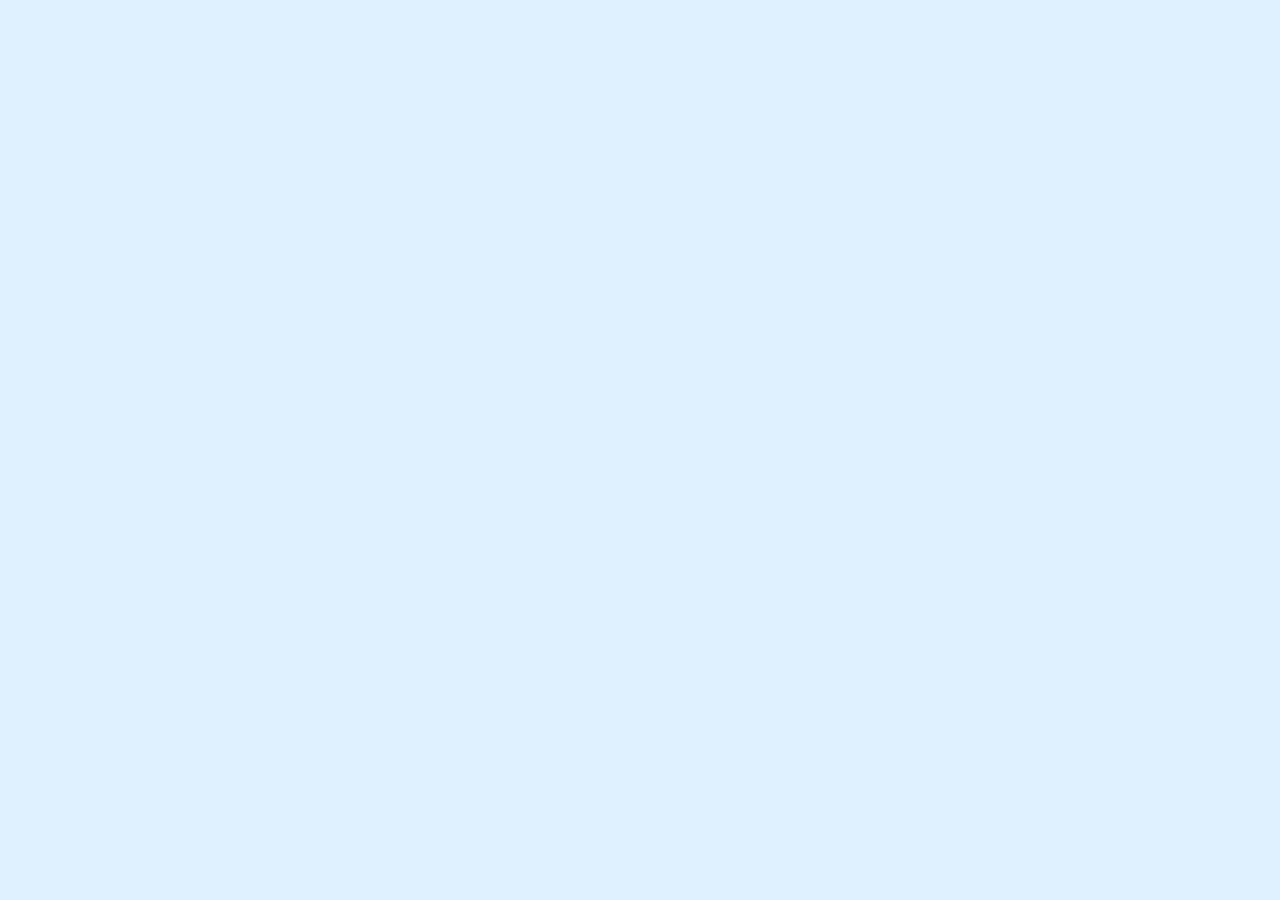
==== index.html @ faee3aca "chore: scaffold project shell, styles and assets" ====
<!DOCTYPE html>
<html lang="es">
<head>
  <meta charset="UTF-8" />
  <meta name="viewport" content="width=device-width, initial-scale=1.0, maximum-scale=1.0, user-scalable=no, viewport-fit=cover" />
  <meta name="theme-color" content="#dff0ff" />
  <title>Rana Leopardo — Aventura en Corn Island</title>
  <meta name="description" content="Juego inspirado en Angry Birds: lanza a la rana leopardo contra castillos de bloques en una isla caribeña pastel. HTML5 + Canvas, sin dependencias." />
  <link rel="stylesheet" href="style.css" />
</head>
<body>
  <!-- Canvas principal del juego -->
  <canvas id="game" aria-label="Juego Rana Leopardo"></canvas>

  <!-- La UI (HUD, menús, overlays) se construye aquí con JavaScript -->
  <div id="ui-root"></div>

  <noscript>
    <div style="padding:40px;font-family:sans-serif;text-align:center">
      Rana Leopardo necesita JavaScript para funcionar. Actívalo y recarga la página. 🐸
    </div>
  </noscript>

  <!-- Módulos en orden de dependencia (scripts clásicos: funciona con file://) -->
  <script src="js/utils.js"></script>
  <script src="js/collision.js"></script>
  <script src="js/physics.js"></script>
  <script src="js/camera.js"></script>
  <script src="js/particles.js"></script>
  <script src="js/lighting.js"></script>
  <script src="js/scene.js"></script>
  <script src="js/entities.js"></script>
  <script src="js/renderer.js"></script>
  <script src="js/audio.js"></script>
  <script src="js/level-loader.js"></script>
  <script src="js/input.js"></script>
  <script src="js/ui.js"></script>
  <script src="js/engine.js"></script>
  <script src="js/game.js"></script>
</body>
</html>
---- style.css ----
/* ============================================================
 * RANA LEOPARDO — Corn Island Adventure
 * style.css
 * ------------------------------------------------------------
 * Tema pastel Caribe: HUD, menús, overlays, botones y estilos
 * responsive (optimizado para móvil).
 * ============================================================ */

/* Los atributos `hidden` deben ganar SIEMPRE. Si una clase como
 * .overlay, .menu o .hud define `display: flex`, anula el
 * `display: none` del atributo hidden del navegador y las ventanas
 * modales se ven desde el arranque (bug: "ventana de victoria al
 * entrar"). Esta regla global lo garantiza. */
[hidden] {
  display: none !important;
}

:root {
  --coral: #ff8c94;
  --coral-dark: #f26a75;
  --sky: #7fc8ee;
  --sky-dark: #4fa8d8;
  --sand: #fff6dd;
  --ink: #5b4a52;
  --ink-soft: #8a7b84;
  --card: rgba(255, 255, 255, 0.92);
  --shadow: 0 10px 30px rgba(120, 90, 60, 0.18);
  --radius: 20px;
}

* {
  margin: 0;
  padding: 0;
  box-sizing: border-box;
  -webkit-tap-highlight-color: transparent;
}

html, body {
  width: 100%;
  height: 100%;
  overflow: hidden;
  background: #dff0ff;
  font-family: 'Quicksand', 'Baloo 2', 'Comic Sans MS', 'Segoe UI', sans-serif;
  color: var(--ink);
  user-select: none;
  -webkit-user-select: none;
  touch-action: none;
}

/* ---------- Canvas ---------- */
#game {
  position: fixed;
  inset: 0;
  display: block;
  touch-action: none;
}

/* ---------- Capa UI ---------- */
#ui-root {
  position: fixed;
  inset: 0;
  pointer-events: none;
  z-index: 10;
}

#ui-root button {
  pointer-events: auto;
}

/* ============================================================
 * HUD
 * ============================================================ */
.hud {
  position: absolute;
  inset: 0;
  pointer-events: none;
  padding: calc(10px + env(safe-area-inset-top)) 14px calc(10px + env(safe-area-inset-bottom));
  display: flex;
  flex-direction: column;
  justify-content: space-between;
}

.hud-top {
  display: flex;
  align-items: flex-start;
  justify-content: space-between;
  gap: 8px;
  pointer-events: auto;
}

.chip {
  background: var(--card);
  border-radius: 999px;
  padding: 6px 14px;
  box-shadow: var(--shadow);
  display: flex;
  align-items: center;
  gap: 8px;
  font-weight: 700;
}

.chip-label {
  font-size: 11px;
  text-transform: uppercase;
  letter-spacing: 0.08em;
  color: var(--ink-soft);
}

.chip-value {
  font-size: 15px;
  color: var(--ink);
}

.hud-center {
  display: flex;
  flex-direction: column;
  align-items: center;
  gap: 4px;
}

.score-box {
  background: var(--card);
  border-radius: 999px;
  padding: 6px 18px;
  box-shadow: var(--shadow);
  display: flex;
  align-items: center;
  gap: 8px;
  font-weight: 800;
  font-size: 17px;
  color: var(--ink);
}

.score-icon {
  color: #ffb03a;
  font-size: 14px;
}

.stars {
  display: flex;
  gap: 4px;
}

.star {
  font-size: 20px;
  color: rgba(120, 110, 100, 0.35);
  transition: transform 0.25s ease, color 0.25s ease;
  display: inline-block;
}

.star.earned {
  color: #ffb03a;
  text-shadow: 0 2px 8px rgba(255, 176, 58, 0.5);
  animation: starPop 0.45s cubic-bezier(0.34, 1.56, 0.64, 1);
}

/* Objetivo de estrellas del nivel (p.ej. ★ 1200 ★★ 1800 ★★★ 2400) */
.hud-goal {
  font-size: 10.5px;
  font-weight: 700;
  letter-spacing: 0.02em;
  color: var(--ink-soft);
  background: rgba(255, 255, 255, 0.55);
  border-radius: 999px;
  padding: 2px 10px;
  white-space: nowrap;
  max-width: min(58vw, 240px);
  overflow: hidden;
  text-overflow: ellipsis;
}

@keyframes starPop {
  0% { transform: scale(0) rotate(-40deg); }
  70% { transform: scale(1.35) rotate(8deg); }
  100% { transform: scale(1) rotate(0); }
}

.hud-right {
  display: flex;
  align-items: center;
  gap: 8px;
}

.frogs-left {
  display: flex;
  gap: 2px;
  background: var(--card);
  border-radius: 999px;
  padding: 5px 10px;
  box-shadow: var(--shadow);
}

.frog-icon {
  display: block;
  filter: drop-shadow(0 2px 2px rgba(80, 60, 30, 0.25));
}

.icon-btn {
  width: 42px;
  height: 42px;
  border-radius: 50%;
  border: none;
  background: var(--card);
  box-shadow: var(--shadow);
  font-size: 19px;
  cursor: pointer;
  transition: transform 0.15s ease, background 0.15s ease;
  display: grid;
  place-items: center;
}

.icon-btn:hover { transform: translateY(-2px) scale(1.06); background: #ffffff; }
.icon-btn:active { transform: scale(0.92); }

.hud-bottom {
  display: flex;
  justify-content: space-between;
  align-items: flex-end;
  pointer-events: auto;
}

.hud-name {
  position: absolute;
  top: calc(66px + env(safe-area-inset-top));
  left: 50%;
  transform: translateX(-50%);
  background: rgba(255, 255, 255, 0.75);
  padding: 4px 16px;
  border-radius: 999px;
  font-size: 12.5px;
  font-weight: 700;
  color: var(--ink-soft);
  white-space: nowrap;
  box-shadow: 0 4px 14px rgba(120, 90, 60, 0.12);
}

/* ============================================================
 * Botones
 * ============================================================ */
.btn {
  border: none;
  border-radius: 999px;
  padding: 10px 22px;
  font-family: inherit;
  font-size: 15px;
  font-weight: 800;
  cursor: pointer;
  transition: transform 0.16s ease, box-shadow 0.16s ease, filter 0.16s ease;
  box-shadow: 0 6px 16px rgba(90, 70, 50, 0.18);
}

.btn:hover { transform: translateY(-3px); filter: brightness(1.05); }
.btn:active { transform: translateY(0) scale(0.96); }
.btn:disabled { opacity: 0.45; transform: none; cursor: default; }

.btn-primary {
  background: linear-gradient(180deg, #ffa07a, var(--coral));
  color: #fff;
  text-shadow: 0 1px 2px rgba(140, 50, 40, 0.3);
}

.btn-primary:hover { box-shadow: 0 10px 22px rgba(255, 120, 100, 0.4); }

.btn-ghost {
  background: var(--card);
  color: var(--ink);
}

.btn-ghost:hover { background: #ffffff; }

.btn-big {
  font-size: 19px;
  padding: 14px 44px;
  letter-spacing: 0.04em;
}

/* ============================================================
 * Menú principal
 * ============================================================ */
.menu {
  position: absolute;
  inset: 0;
  display: flex;
  flex-direction: column;
  align-items: center;
  justify-content: center;
  gap: 14px;
  padding: 24px;
  background: linear-gradient(180deg, rgba(255, 219, 233, 0.55), rgba(223, 240, 255, 0.35) 60%, rgba(255, 246, 221, 0.45));
  text-align: center;
}

.menu-hero {
  animation: frogBounce 2.4s ease-in-out infinite;
  filter: drop-shadow(0 14px 18px rgba(80, 60, 30, 0.25));
}

@keyframes frogBounce {
  0%, 100% { transform: translateY(0) rotate(-3deg); }
  50% { transform: translateY(-16px) rotate(3deg); }
}

.menu-title {
  font-size: clamp(34px, 7vw, 58px);
  font-weight: 900;
  color: var(--ink);
  line-height: 1.05;
  text-shadow: 0 3px 0 #ffffff, 0 6px 18px rgba(120, 90, 60, 0.25);
}

.menu-title span {
  color: var(--coral);
}

.menu-subtitle {
  font-size: clamp(13px, 2.6vw, 17px);
  color: var(--ink-soft);
  font-weight: 700;
  letter-spacing: 0.02em;
}

.level-select {
  display: grid;
  grid-template-columns: repeat(3, 1fr);
  gap: 10px;
  max-width: 460px;
  width: 100%;
  margin-top: 6px;
}

.level-card {
  border: none;
  border-radius: var(--radius);
  background: var(--card);
  box-shadow: var(--shadow);
  padding: 10px 8px;
  cursor: pointer;
  font-family: inherit;
  display: flex;
  flex-direction: column;
  align-items: center;
  gap: 2px;
  transition: transform 0.16s ease, box-shadow 0.16s ease;
}

.level-card:hover { transform: translateY(-4px) scale(1.03); box-shadow: 0 14px 26px rgba(120, 90, 60, 0.22); }
.level-card:active { transform: scale(0.95); }

.level-card.locked {
  opacity: 0.55;
  cursor: default;
  filter: grayscale(0.5);
}

.level-card.locked:hover { transform: none; }

.level-num {
  font-size: 22px;
  font-weight: 900;
  color: var(--sky-dark);
}

.level-name {
  font-size: 11.5px;
  font-weight: 700;
  color: var(--ink-soft);
}

.level-stars-mini {
  font-size: 12px;
  color: #ffb03a;
  letter-spacing: 1px;
}

.menu-toggles {
  display: flex;
  gap: 10px;
  margin-top: 6px;
}

.menu-hint {
  font-size: 12.5px;
  color: var(--ink-soft);
  font-weight: 600;
  margin-top: 4px;
}

/* ============================================================
 * Overlay (victoria / derrota)
 * ============================================================ */
.overlay {
  position: absolute;
  inset: 0;
  display: flex;
  align-items: center;
  justify-content: center;
  background: rgba(60, 40, 70, 0.35);
  backdrop-filter: blur(3px);
  -webkit-backdrop-filter: blur(3px);
  animation: fadeIn 0.35s ease;
  pointer-events: auto;
}

@keyframes fadeIn {
  from { opacity: 0; }
  to { opacity: 1; }
}

.overlay-card {
  background: var(--card);
  border-radius: 28px;
  box-shadow: 0 20px 50px rgba(80, 50, 40, 0.3);
  padding: 30px 36px;
  text-align: center;
  max-width: 400px;
  width: calc(100% - 40px);
  animation: cardIn 0.5s cubic-bezier(0.34, 1.4, 0.64, 1);
}

@keyframes cardIn {
  from { transform: translateY(40px) scale(0.9); opacity: 0; }
  to { transform: translateY(0) scale(1); opacity: 1; }
}

.overlay-title {
  font-size: 34px;
  font-weight: 900;
  color: var(--ink);
  margin-bottom: 8px;
}

.overlay.win .overlay-title { color: #3f9e4d; }
.overlay.lose .overlay-title { color: var(--coral-dark); }

.overlay-stars {
  font-size: 46px;
  letter-spacing: 6px;
  margin: 10px 0;
  min-height: 54px;
}

.star.big {
  font-size: 46px;
  animation: none;
}

.star.big.earned {
  animation: starBigPop 0.5s cubic-bezier(0.34, 1.56, 0.64, 1) both;
  animation-delay: calc(var(--i, 0) * 0.18s);
}

@keyframes starBigPop {
  0% { transform: scale(0) rotate(-90deg); opacity: 0; }
  100% { transform: scale(1) rotate(0); opacity: 1; }
}

.overlay-score {
  font-size: 17px;
  font-weight: 800;
  color: var(--ink-soft);
  margin-bottom: 10px;
}

/* Información extra en overlays (p.ej. enemigos restantes al perder) */
.overlay-info {
  font-size: 14px;
  font-weight: 700;
  color: var(--coral-dark);
  margin-bottom: 16px;
}

.overlay-buttons {
  display: flex;
  flex-wrap: wrap;
  gap: 10px;
  justify-content: center;
}

/* ============================================================
 * Toast + hint de rotación
 * ============================================================ */
.toast {
  position: absolute;
  bottom: calc(90px + env(safe-area-inset-bottom));
  left: 50%;
  transform: translateX(-50%) translateY(20px);
  background: rgba(255, 255, 255, 0.95);
  color: var(--ink);
  font-weight: 700;
  font-size: 14px;
  padding: 10px 20px;
  border-radius: 999px;
  box-shadow: var(--shadow);
  opacity: 0;
  transition: opacity 0.3s ease, transform 0.3s ease;
  pointer-events: none;
  white-space: nowrap;
}

.toast.show {
  opacity: 1;
  transform: translateX(-50%) translateY(0);
}

/* Aviso de rotación NO bloqueante: pastilla flotante que no
 * intercepta clics (pointer-events: none) y se auto-oculta. */
.rotate-hint {
  position: absolute;
  bottom: calc(76px + env(safe-area-inset-bottom));
  left: 50%;
  transform: translateX(-50%) translateY(14px);
  display: flex;
  align-items: center;
  gap: 10px;
  background: rgba(255, 255, 255, 0.94);
  border: 2px solid rgba(255, 140, 148, 0.35);
  border-radius: 999px;
  box-shadow: var(--shadow);
  padding: 8px 18px;
  z-index: 30;
  opacity: 0;
  visibility: hidden;
  pointer-events: none;
  white-space: nowrap;
  transition: opacity 0.4s ease, transform 0.4s ease, visibility 0s linear 0.4s;
}

.rotate-hint.show {
  opacity: 1;
  visibility: visible;
  transform: translateX(-50%) translateY(0);
  transition: opacity 0.4s ease, transform 0.4s ease;
}

.rotate-icon {
  font-size: 22px;
  animation: rotateHint 1.6s ease-in-out infinite;
}

@keyframes rotateHint {
  0%, 100% { transform: rotate(0deg); }
  50% { transform: rotate(90deg); }
}

.rotate-hint p {
  font-size: 13px;
  font-weight: 800;
  color: var(--ink);
}

/* ============================================================
 * Responsive
 * ============================================================ */
@media (max-width: 720px) {
  .chip-value { font-size: 13px; }
  .chip { padding: 5px 11px; }
  .score-box { font-size: 14px; padding: 5px 13px; }
  .star { font-size: 16px; }
  .icon-btn { width: 38px; height: 38px; font-size: 16px; }
  .btn { padding: 8px 16px; font-size: 13.5px; }
  .hud-name { top: calc(58px + env(safe-area-inset-top)); font-size: 11px; }
  .overlay-card { padding: 22px 20px; }
  .overlay-title { font-size: 27px; }
  .star.big { font-size: 38px; }
  .overlay-stars { font-size: 38px; }
  .level-card { padding: 8px 4px; }
  .level-num { font-size: 18px; }
}

@media (max-height: 560px) {
  .menu-hero { display: none; }
  .menu { gap: 8px; }
  .level-select { grid-template-columns: repeat(6, 1fr); max-width: 640px; }
  .menu-hint { display: none; }
}
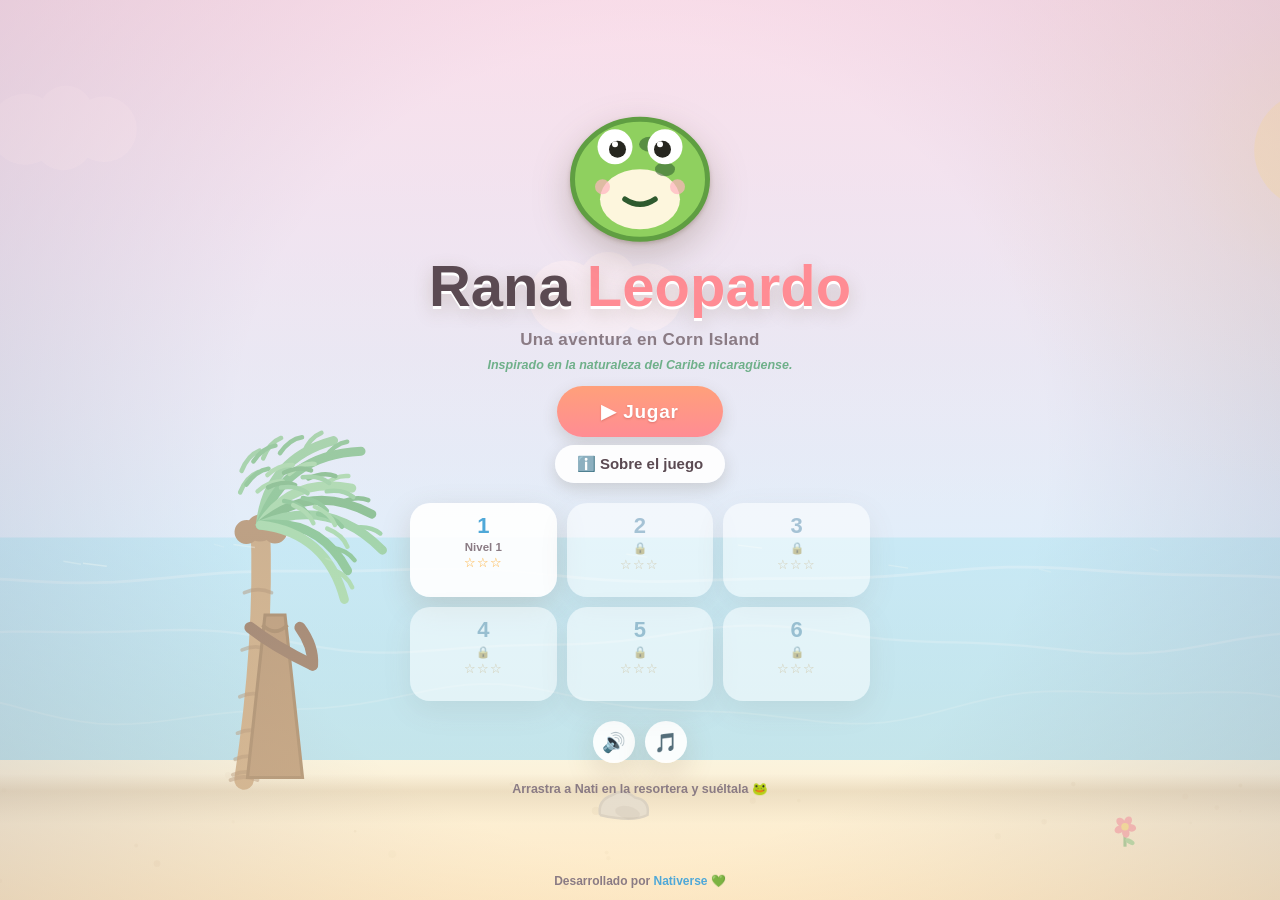
==== commit 7c4bf53b: "feat(content): educational texts from cornisland.md in-game Add content module with texts from docs/" ====
--- a/index.html
+++ b/index.html
@@ -34,6 +34,7 @@
   <script src="js/audio.js"></script>
   <script src="js/level-loader.js"></script>
   <script src="js/input.js"></script>
+  <script src="js/content.js"></script>
   <script src="js/ui.js"></script>
   <script src="js/engine.js"></script>
   <script src="js/game.js"></script>
--- a/style.css
+++ b/style.css
@@ -142,7 +142,7 @@
 }
 
 .star {
-  font-size: 20px;
+  font-size: 26px;
   color: rgba(120, 110, 100, 0.35);
   transition: transform 0.25s ease, color 0.25s ease;
   display: inline-block;
@@ -167,6 +167,19 @@
   max-width: min(58vw, 240px);
   overflow: hidden;
   text-overflow: ellipsis;
+}
+
+/* Récord del nivel (best score persistido en localStorage) */
+.hud-best {
+  font-size: 10.5px;
+  font-weight: 800;
+  letter-spacing: 0.02em;
+  color: #b8860b;
+  background: rgba(255, 244, 214, 0.85);
+  border-radius: 999px;
+  padding: 2px 10px;
+  white-space: nowrap;
+  box-shadow: inset 0 0 0 1px rgba(184, 134, 11, 0.25);
 }
 
 @keyframes starPop {
@@ -219,19 +232,30 @@
   pointer-events: auto;
 }
 
+/* Nombre del nivel: aparece destacado al entrar y se oculta a los ~3 s
+ * (la clase .hide lo desvanece; el motor lo añade con un temporizador).
+ * Se coloca BAJO la fila del HUD para no tapar estrellas/puntaje. */
 .hud-name {
   position: absolute;
-  top: calc(66px + env(safe-area-inset-top));
+  top: calc(118px + env(safe-area-inset-top));
   left: 50%;
-  transform: translateX(-50%);
-  background: rgba(255, 255, 255, 0.75);
-  padding: 4px 16px;
-  border-radius: 999px;
-  font-size: 12.5px;
-  font-weight: 700;
-  color: var(--ink-soft);
+  transform: translateX(-50%) translateY(0);
+  background: rgba(255, 255, 255, 0.85);
+  padding: 5px 18px;
+  border-radius: 999px;
+  font-size: 14px;
+  font-weight: 800;
+  color: var(--ink);
   white-space: nowrap;
-  box-shadow: 0 4px 14px rgba(120, 90, 60, 0.12);
+  box-shadow: 0 4px 16px rgba(120, 90, 60, 0.16);
+  transition: opacity 0.6s ease, transform 0.6s ease;
+  pointer-events: none;
+  z-index: 2;
+}
+
+.hud-name.hide {
+  opacity: 0;
+  transform: translateX(-50%) translateY(-8px);
 }
 
 /* ============================================================
@@ -317,6 +341,36 @@
   color: var(--ink-soft);
   font-weight: 700;
   letter-spacing: 0.02em;
+}
+
+/* Lema bajo el subtítulo (cornisland.md): "Inspirado en la naturaleza..." */
+.menu-tagline {
+  font-size: 12.5px;
+  color: #6fb08a;
+  font-weight: 700;
+  font-style: italic;
+  margin-top: -6px;
+}
+
+/* Botón "Sobre el juego" que abre el modal informativo */
+.btn-info {
+  margin-top: -6px;
+}
+
+/* Footer del menú: desarrollador */
+.menu-footer {
+  position: absolute;
+  bottom: calc(12px + env(safe-area-inset-bottom));
+  left: 50%;
+  transform: translateX(-50%);
+  font-size: 12px;
+  color: var(--ink-soft);
+  font-weight: 700;
+  white-space: nowrap;
+}
+
+.menu-footer strong {
+  color: var(--sky-dark);
 }
 
 .level-select {
@@ -367,9 +421,18 @@
 }
 
 .level-stars-mini {
-  font-size: 12px;
+  font-size: 13px;
   color: #ffb03a;
   letter-spacing: 1px;
+}
+
+/* Mejor puntaje por nivel en el selector */
+.level-best {
+  font-size: 11px;
+  font-weight: 800;
+  color: #b8860b;
+  letter-spacing: 0.02em;
+  min-height: 13px;
 }
 
 .menu-toggles {
@@ -469,10 +532,125 @@
   margin-bottom: 16px;
 }
 
+/* Récord de puntuación en la victoria */
+.overlay-record {
+  font-size: 15px;
+  font-weight: 800;
+  color: #b8860b;
+  margin-bottom: 16px;
+  min-height: 18px;
+}
+
 .overlay-buttons {
   display: flex;
   flex-wrap: wrap;
   gap: 10px;
+  justify-content: center;
+}
+
+/* Curiosidad del nivel superado (mensajes "entre niveles") */
+.overlay-fact {
+  background: rgba(143, 208, 95, 0.16);
+  border: 2px solid rgba(143, 208, 95, 0.4);
+  border-radius: 14px;
+  padding: 10px 14px;
+  margin: 10px 0 4px;
+  text-align: left;
+}
+
+.overlay-fact-title {
+  font-size: 12px;
+  font-weight: 900;
+  letter-spacing: 0.04em;
+  color: #4b9a3f;
+  margin-bottom: 3px;
+}
+
+.overlay-fact-text {
+  font-size: 13.5px;
+  line-height: 1.45;
+  color: var(--ink);
+}
+
+/* ============================================================
+ * Modal (información del juego / final)
+ * ============================================================ */
+.modal-backdrop {
+  position: absolute;
+  inset: 0;
+  display: flex;
+  align-items: center;
+  justify-content: center;
+  background: rgba(60, 40, 70, 0.45);
+  backdrop-filter: blur(4px);
+  -webkit-backdrop-filter: blur(4px);
+  z-index: 40;
+  animation: fadeIn 0.3s ease;
+  pointer-events: auto;
+  padding: 20px;
+}
+
+.modal-card {
+  background: var(--card);
+  border-radius: 28px;
+  box-shadow: 0 20px 50px rgba(80, 50, 40, 0.35);
+  width: min(520px, 100%);
+  max-height: 86vh;
+  display: flex;
+  flex-direction: column;
+  overflow: hidden;
+  animation: cardIn 0.45s cubic-bezier(0.34, 1.4, 0.64, 1);
+}
+
+.modal-head {
+  display: flex;
+  align-items: center;
+  justify-content: space-between;
+  gap: 10px;
+  padding: 18px 22px 6px;
+}
+
+.modal-title {
+  font-size: clamp(20px, 4vw, 26px);
+  font-weight: 900;
+  color: var(--ink);
+}
+
+.modal-close {
+  width: 36px;
+  height: 36px;
+  font-size: 15px;
+  flex-shrink: 0;
+}
+
+.modal-body {
+  overflow-y: auto;
+  padding: 10px 22px 16px;
+  text-align: left;
+  scrollbar-width: thin;
+}
+
+.modal-section {
+  margin-bottom: 14px;
+}
+
+.modal-section-title {
+  font-size: 14px;
+  font-weight: 900;
+  color: var(--sky-dark);
+  margin-bottom: 4px;
+}
+
+.modal-section p {
+  font-size: 13.5px;
+  line-height: 1.5;
+  color: var(--ink);
+  margin-bottom: 6px;
+}
+
+.modal-actions {
+  padding: 6px 22px 18px;
+  display: flex;
   justify-content: center;
 }
 
@@ -555,10 +733,10 @@
   .chip-value { font-size: 13px; }
   .chip { padding: 5px 11px; }
   .score-box { font-size: 14px; padding: 5px 13px; }
-  .star { font-size: 16px; }
+  .star { font-size: 21px; }
   .icon-btn { width: 38px; height: 38px; font-size: 16px; }
   .btn { padding: 8px 16px; font-size: 13.5px; }
-  .hud-name { top: calc(58px + env(safe-area-inset-top)); font-size: 11px; }
+  .hud-name { top: calc(96px + env(safe-area-inset-top)); font-size: 12.5px; }
   .overlay-card { padding: 22px 20px; }
   .overlay-title { font-size: 27px; }
   .star.big { font-size: 38px; }
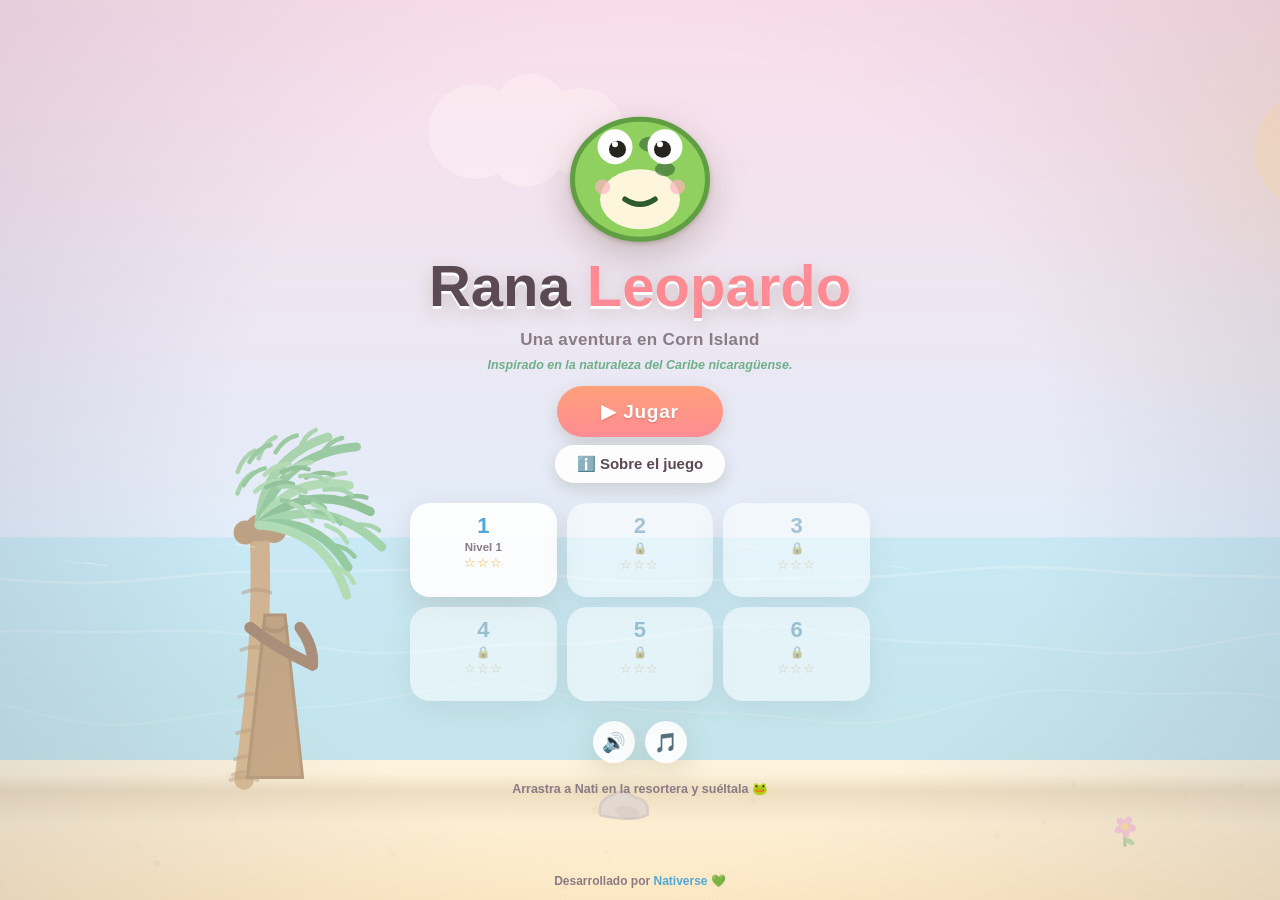
==== commit 6c792a2f: "feat(pwa): integrate visual identity and make the game installable Wire the Rana Leopardo icon kit i" ====
--- a/index.html
+++ b/index.html
@@ -3,12 +3,53 @@
 <head>
   <meta charset="UTF-8" />
   <meta name="viewport" content="width=device-width, initial-scale=1.0, maximum-scale=1.0, user-scalable=no, viewport-fit=cover" />
-  <meta name="theme-color" content="#dff0ff" />
+
+  <!-- ============ Identidad / PWA ============ -->
   <title>Rana Leopardo — Aventura en Corn Island</title>
-  <meta name="description" content="Juego inspirado en Angry Birds: lanza a la rana leopardo contra castillos de bloques en una isla caribeña pastel. HTML5 + Canvas, sin dependencias." />
+  <meta name="description" content="Juego inspirado en Angry Birds: lanza a la rana leopardo (Nati) contra castillos de bloques en Corn Island, Nicaragua. HTML5 + Canvas, sin dependencias. Juega online o instálalo como app." />
+  <meta name="theme-color" content="#DDF6EA" />
+  <meta name="application-name" content="Rana Leopardo" />
+
+  <!-- Favicon (navegador + acceso directo) -->
+  <link rel="icon" href="assets/icons/favicon.ico" sizes="any" />
+  <link rel="icon" type="image/svg+xml" href="assets/icons/favicon.svg" />
+  <link rel="icon" type="image/png" sizes="32x32" href="assets/icons/favicon-32.png" />
+  <link rel="icon" type="image/png" sizes="16x16" href="assets/icons/favicon-16.png" />
+
+  <!-- iOS / iPadOS (pantalla de inicio, barra de estado) -->
+  <link rel="apple-touch-icon" sizes="180x180" href="assets/icons/apple-touch-icon.png" />
+  <meta name="apple-mobile-web-app-capable" content="yes" />
+  <meta name="mobile-web-app-capable" content="yes" />
+  <meta name="apple-mobile-web-app-status-bar-style" content="default" />
+  <meta name="apple-mobile-web-app-title" content="Rana Leopardo" />
+
+  <!-- PWA / Android (manifest) -->
+  <link rel="manifest" href="site.webmanifest" />
+
+  <!-- Compartir (Open Graph + Twitter) -->
+  <meta property="og:type" content="website" />
+  <meta property="og:locale" content="es_ES" />
+  <meta property="og:site_name" content="Rana Leopardo" />
+  <meta property="og:title" content="Rana Leopardo — Una aventura en Corn Island" />
+  <meta property="og:description" content="Lanza a la rana leopardo (Nati) contra los cangris en una isla caribeña pastel. Juego HTML5 + Canvas, sin dependencias. ¡Compártelo y desafía tu récord!" />
+  <meta property="og:url" content="https://rana-leopardo.pages.dev/" />
+  <meta property="og:image" content="assets/icons/icon-512.png" />
+  <meta name="twitter:card" content="summary_large_image" />
+  <meta name="twitter:title" content="Rana Leopardo — Una aventura en Corn Island" />
+  <meta name="twitter:description" content="Lanza a la rana leopardo (Nati) contra los cangris en Corn Island. HTML5 + Canvas, sin dependencias." />
+  <meta name="twitter:image" content="assets/icons/icon-512.png" />
+
   <link rel="stylesheet" href="style.css" />
 </head>
 <body>
+  <!-- Pantalla de carga (splash): identidad al instante, se oculta al arrancar el motor -->
+  <div id="splash" aria-hidden="true">
+    <img src="assets/icons/favicon.svg" alt="" class="splash-frog" width="96" height="96" />
+    <div class="splash-name">Rana <span>Leopardo</span></div>
+    <div class="splash-sub">Una aventura en Corn Island</div>
+    <div class="splash-bar"><span></span></div>
+  </div>
+
   <!-- Canvas principal del juego -->
   <canvas id="game" aria-label="Juego Rana Leopardo"></canvas>
 
@@ -20,6 +61,9 @@
       Rana Leopardo necesita JavaScript para funcionar. Actívalo y recarga la página. 🐸
     </div>
   </noscript>
+
+  <!-- Registro del service worker (solo https; no afecta file://) -->
+  <script src="js/pwa.js"></script>
 
   <!-- Módulos en orden de dependencia (scripts clásicos: funciona con file://) -->
   <script src="js/utils.js"></script>
--- a/style.css
+++ b/style.css
@@ -45,6 +45,75 @@
   user-select: none;
   -webkit-user-select: none;
   touch-action: none;
+}
+
+/* ============================================================
+ * Splash / pantalla de carga (identidad visual)
+ * ============================================================ */
+#splash {
+  position: fixed;
+  inset: 0;
+  z-index: 100;
+  display: flex;
+  flex-direction: column;
+  align-items: center;
+  justify-content: center;
+  gap: 10px;
+  background: #ddf6ea; /* verde menta: coincide con el theme-color */
+  color: var(--ink);
+  transition: opacity 0.5s ease, visibility 0.5s ease;
+}
+#splash.done {
+  opacity: 0;
+  visibility: hidden;
+  pointer-events: none;
+}
+.splash-frog {
+  width: 96px;
+  height: 96px;
+  filter: drop-shadow(0 8px 16px rgba(95, 158, 66, 0.35));
+  animation: splash-bounce 1.4s ease-in-out infinite;
+}
+.splash-name {
+  font-family: 'Quicksand', 'Baloo 2', 'Comic Sans MS', sans-serif;
+  font-size: 30px;
+  font-weight: 800;
+  letter-spacing: 0.5px;
+  color: var(--ink);
+}
+.splash-name span { color: var(--coral); }
+.splash-sub {
+  font-size: 14px;
+  color: var(--ink-soft);
+  margin-top: -4px;
+}
+.splash-bar {
+  width: 140px;
+  height: 6px;
+  margin-top: 14px;
+  border-radius: 999px;
+  background: rgba(95, 158, 66, 0.18);
+  overflow: hidden;
+}
+.splash-bar span {
+  display: block;
+  height: 100%;
+  width: 40%;
+  border-radius: 999px;
+  background: #6fbf4f;
+  animation: splash-slide 1.1s ease-in-out infinite;
+}
+@keyframes splash-bounce {
+  0%, 100% { transform: translateY(0); }
+  50% { transform: translateY(-8px); }
+}
+@keyframes splash-slide {
+  0% { transform: translateX(-100%); }
+  100% { transform: translateX(350%); }
+}
+@media (prefers-reduced-motion: reduce) {
+  #splash { transition-duration: 0.1s; }
+  .splash-frog, .splash-bar span { animation: none; }
 }
 
 /* ---------- Canvas ---------- */
@@ -256,6 +325,93 @@
 .hud-name.hide {
   opacity: 0;
   transform: translateX(-50%) translateY(-8px);
+}
+
+/* Curiosidad educativa del nivel: aparece como el título (transitoria) y
+ * se puede volver a mostrar con el botón 💡 del HUD. */
+.hud-fact {
+  position: absolute;
+  top: calc(168px + env(safe-area-inset-top));
+  left: 50%;
+  transform: translateX(-50%) translateY(0);
+  background: rgba(255, 255, 255, 0.92);
+  border: 2px solid rgba(143, 208, 95, 0.45);
+  border-radius: 16px;
+  padding: 8px 16px;
+  max-width: min(88vw, 420px);
+  text-align: center;
+  box-shadow: 0 4px 16px rgba(120, 90, 60, 0.16);
+  transition: opacity 0.6s ease, transform 0.6s ease;
+  pointer-events: none;
+  z-index: 2;
+}
+
+.hud-fact.hide {
+  opacity: 0;
+  transform: translateX(-50%) translateY(-8px);
+}
+
+.hud-fact-title {
+  font-size: 13px;
+  font-weight: 900;
+  color: #4b9a3f;
+  margin-bottom: 2px;
+}
+
+.hud-fact-text {
+  font-size: 12.5px;
+  line-height: 1.4;
+  color: var(--ink);
+}
+
+/* Mini-mapa "recon": ubicación aproximada de los cangris. Transitorio,
+ * se reabre con el botón 🔍 del HUD. */
+.recon {
+  position: absolute;
+  bottom: calc(118px + env(safe-area-inset-bottom));
+  left: 50%;
+  transform: translateX(-50%);
+  background: rgba(255, 255, 255, 0.94);
+  border: 2px solid rgba(79, 168, 216, 0.4);
+  border-radius: 14px;
+  padding: 6px 14px 10px;
+  width: min(92vw, 560px);
+  box-shadow: var(--shadow);
+  text-align: center;
+  z-index: 3;
+}
+
+.recon-title {
+  font-size: 11px;
+  font-weight: 800;
+  letter-spacing: 0.03em;
+  color: var(--sky-dark);
+  margin-bottom: 4px;
+}
+
+.recon-track {
+  position: relative;
+  height: 26px;
+  background: linear-gradient(180deg, rgba(127, 200, 238, 0.35), rgba(255, 246, 221, 0.75));
+  border-radius: 999px;
+  border: 1px dashed rgba(120, 90, 60, 0.25);
+}
+
+.recon-dot,
+.recon-start {
+  position: absolute;
+  top: 50%;
+  transform: translate(-50%, -50%);
+  font-size: 18px;
+  line-height: 1;
+}
+
+.recon-dot {
+  filter: drop-shadow(0 1px 2px rgba(80, 60, 30, 0.35));
+}
+
+.recon-start {
+  font-size: 20px;
 }
 
 /* ============================================================
